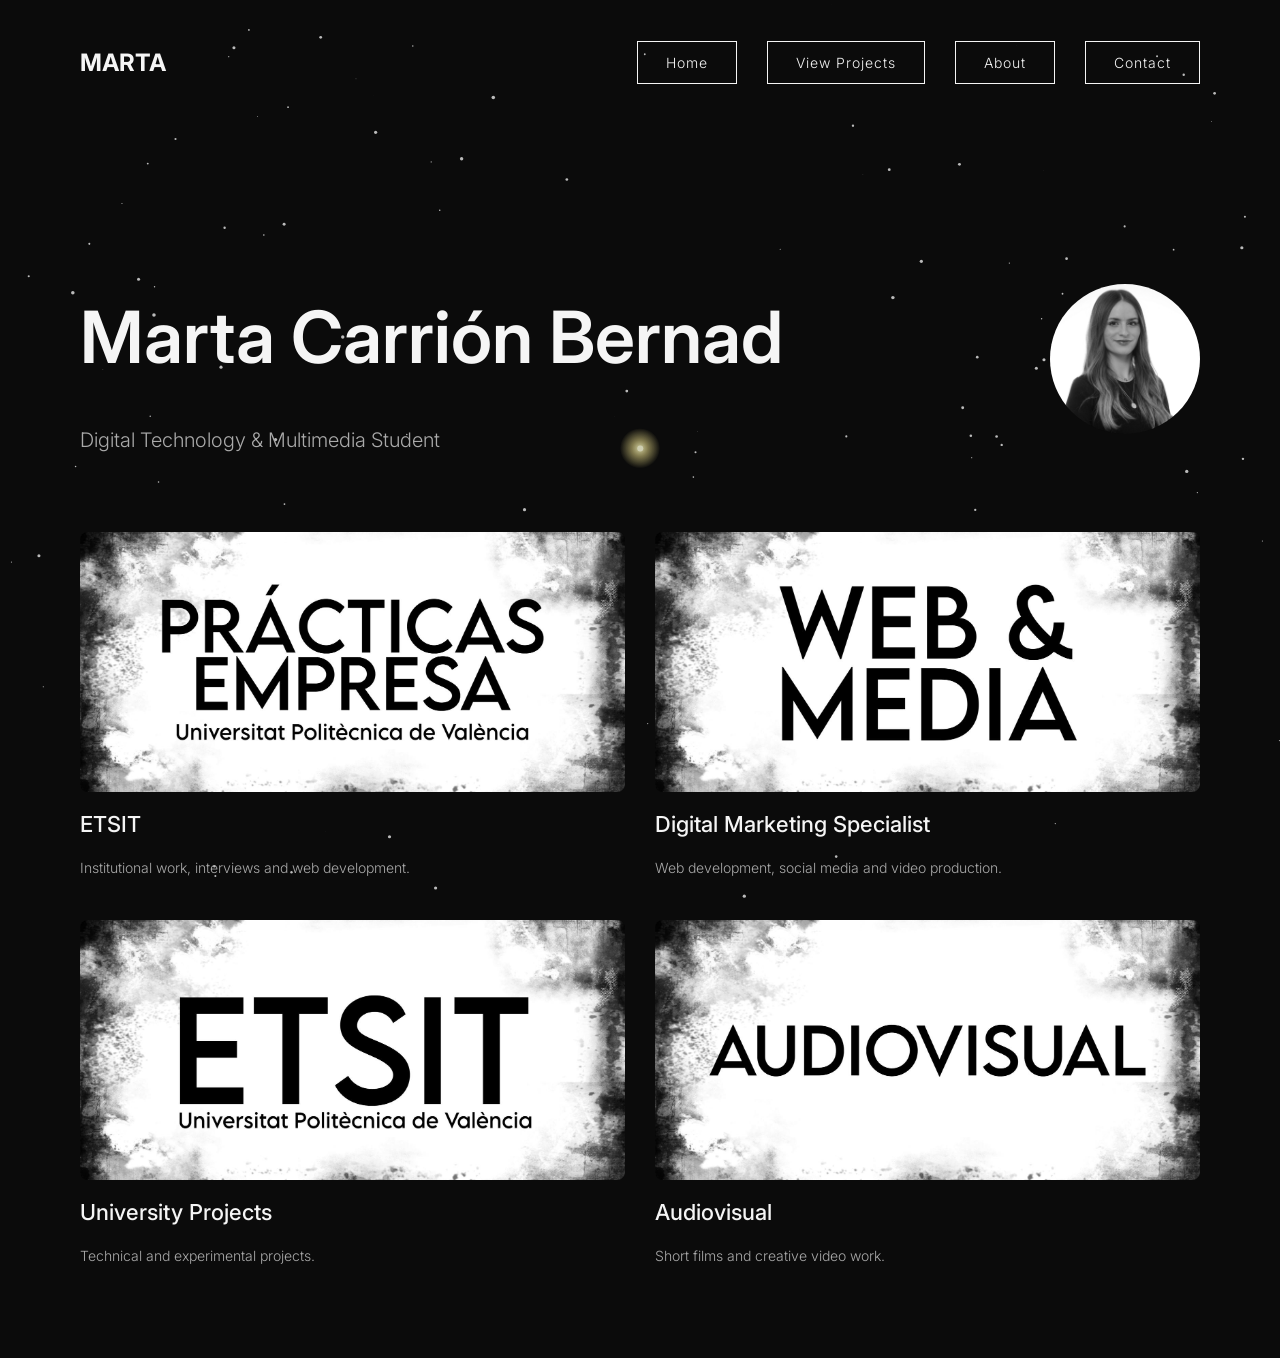
==== index.html @ 0e56f0a0 "upload portfolio" ====
<!DOCTYPE html>
<html lang="es">
<head>
<meta charset="UTF-8">
<title>Marta Carrión | Portfolio</title>
<link rel="stylesheet" href="styles.css">
<link href="https://fonts.googleapis.com/css2?family=Inter:wght@200;300;400;500&display=swap" rel="stylesheet">
</head>

<body>
<canvas id="background"></canvas>
<nav>
<h2>MARTA</h2>
<ul>
<li><a href="index.html" class="button">Home</a></li>
<li><a href="projects.html" class="button">View Projects</a></li>
<li><a href="about.html" class="button">About</a></li>
<li><a href="contact.html" class="button">Contact</a></li>
</ul>
</nav>

<header class="hero">

<div class="hero-text">
<h1>Marta Carrión Bernad</h1>
<p>Digital Technology & Multimedia Student</p>
</div>

<img src="media/images/marta.jpg" class="profile">

</header>

<section class="projects">

<a href="etsit/etsit.html" class="card">

<img src="media/images/practicas.jpeg">

<div class="card-overlay">
<h3>ETSIT</h3>
<p>Institutional work, interviews and web development.</p>
</div>

</a>

<a href="perfil-javier-milena/perfil.html" class="card">
<img src="media/images/web-media.jpeg">
<div class="card-overlay"></div>
<h3>Digital Marketing Specialist</h3>
<p>Web development, social media and video production.</p>
</div>
</a>

<a href="university/university.html" class="card">
<img src="media/images/etsit.jpeg">
<div class="card-overlay"></div>
<h3>University Projects</h3>
<p>Technical and experimental projects.</p>
</div>
</a>

<a href="audiovisual/audiovisual.html" class="card">
<img src="media/images/audiovisual.jpeg">
<div class="card-overlay"></div>
<h3>Audiovisual</h3>
<p>Short films and creative video work.</p>
</div>
</a>

</section>
<script src="script.js"></script>
</body>
</html>
---- styles.css ----
/* ============================= */
/* GLOBAL */
/* ============================= */

body{
font-family:'Inter',sans-serif;
margin:0;
background:#0b0b0b;
color:#f5f5f5;
font-weight:300;
}

header{
padding:80px 80px 30px;
}


/* ============================= */
/* NAVIGATION */
/* ============================= */

nav{
display:flex;
justify-content:space-between;
align-items:center;
padding:25px 80px;
}

nav ul{
list-style:none;
display:flex;
gap:30px;
padding:0;
}

nav a{
text-decoration:none;
color:#f5f5f5;
font-size:14px;
}


/* ============================= */
/* HERO */
/* ============================= */

.hero{
display:flex;
justify-content:space-between;
align-items:center;
padding:120px 80px 60px;
}

.hero-text h1{
font-size:72px;
font-weight:600;
}

.hero-text p{
color:#aaa;
font-size:20px;
margin-top:10px;
}

.profile{
width:150px;
height:150px;
object-fit:cover;
border-radius:50%;
filter:grayscale(100%);
transition:0.4s;
}

.profile:hover{
filter:grayscale(0%);
}


/* ============================= */
/* BUTTONS */
/* ============================= */

.button{
display:inline-block;
padding:12px 28px;
border:1px solid #f5f5f5;
text-decoration:none;
color:#f5f5f5;
font-size:14px;
letter-spacing:1px;
transition:0.3s;
}

.button:hover{
background:#f5f5f5;
color:#0b0b0b;
}


/* ============================= */
/* INDEX PROJECT GRID */
/* ============================= */

.projects{
display:grid;
grid-template-columns:repeat(2,1fr);
gap:30px;
padding:0 80px 80px;
}

.card{
text-decoration:none;
color:#f5f5f5;
display:block;
}

.card img{
width:100%;
height:260px;
object-fit:cover;
border-radius:8px;
transition:0.3s;
}

.card img:hover{
transform:scale(1.03);
}

.card h3{
margin-top:15px;
font-size:22px;
font-weight:500;
}

.card p{
font-size:14px;
color:#aaa;
margin-top:6px;
max-width:350px;
}


/* ============================= */
/* VIDEO GRID */
/* ============================= */

.video-grid{
display:grid;
grid-template-columns:repeat(auto-fit,220px);
justify-content:center;
gap:50px;
margin-top:70px;
}

.video-card{
text-decoration:none;
color:white;
max-width:260px;
margin:auto;
transition:0.4s;
}

.video-card:hover{
transform:translateY(-10px);
box-shadow:0 30px 60px rgba(0,0,0,0.8);
}

.video-card img{
width:100%;
aspect-ratio:4/5;
object-fit:cover;
border-radius:10px;
transition:0.3s;
}

.video-card img:hover{
transform:scale(1.05);
}

.video-card h3{
margin-top:14px;
font-size:20px;
font-weight:500;
}

.video-card p{
font-size:14px;
color:#aaa;
margin-top:4px;
}


/* ============================= */
/* PHOTO GALLERY */
/* ============================= */

.photo-grid{
display:grid;
grid-template-columns:repeat(auto-fit,220px);
justify-content:center;
gap:25px;
margin-top:60px;
}

.photo-grid img{
width:100%;
height:220px;
object-fit:cover;
border-radius:10px;
transition:0.3s;
}

.photo-grid img:hover{
transform:scale(1.05);
}


/* ============================= */
/* PROJECT PAGE LAYOUT */
/* ============================= */

.project{
max-width:1100px;
margin:60px auto;
padding:0 40px;
}

.project h2{
margin-top:20px;
font-size:32px;
}


/* ============================= */
/* SECTION TITLE */
/* ============================= */

.section-title{
position:relative;
display:inline-block;
padding-bottom:25px;
}

.section-title::after{
content:"";
position:absolute;
left:0;
bottom:0;
width:120%;
height:1px;
background:rgba(255,255,255,0.2);
}

.section-title::before{
content:"";
position:absolute;
bottom:0;
left:-40%;
width:40%;
height:2px;
background:linear-gradient(
90deg,
transparent,
rgba(255,255,255,0.8),
transparent
);
filter:blur(1px);
animation:lightLine 4s linear infinite;
}


/* ============================= */
/* LIVE WEBSITE CARD */
/* ============================= */

.live-site{
margin:60px auto 80px;
max-width:900px;
display:flex;
flex-direction:column;
align-items:center;
}

.live-tag{
font-size:12px;
letter-spacing:2px;
color:#888;
margin-bottom:14px;
}

.live-box{
display:flex;
justify-content:space-between;
align-items:center;
width:100%;
max-width:650px;
padding:22px 28px;
background:white;
color:#0b0b0b;
border-radius:12px;
text-decoration:none;
transition:0.3s;
}

.live-box:hover{
transform:translateY(-4px);
box-shadow:0 20px 50px rgba(0,0,0,0.6);
}

.live-domain{
font-size:20px;
font-weight:500;
color:#0b0b0b;
}

.live-cta{
font-size:14px;
color:#333;
}


/* ============================= */
/* CALCULATOR EMBED */
/* ============================= */

.calculator-embed{
margin-top:60px;
display:flex;
justify-content:center;
}

.calculator-embed iframe{
width:100%;
max-width:800px;
height:700px;
border:none;
border-radius:12px;
box-shadow:0 20px 60px rgba(0,0,0,0.6);
background:white;
}


/* ============================= */
/* BACKGROUND PARTICLES */
/* ============================= */

#background{
position:fixed;
top:0;
left:0;
width:100%;
height:100%;
z-index:-1;
pointer-events:none;
opacity:0.8;
}


/* ============================= */
/* ANIMATIONS */
/* ============================= */

@keyframes lightLine{
0%{left:-40%;}
100%{left:100%;}
}
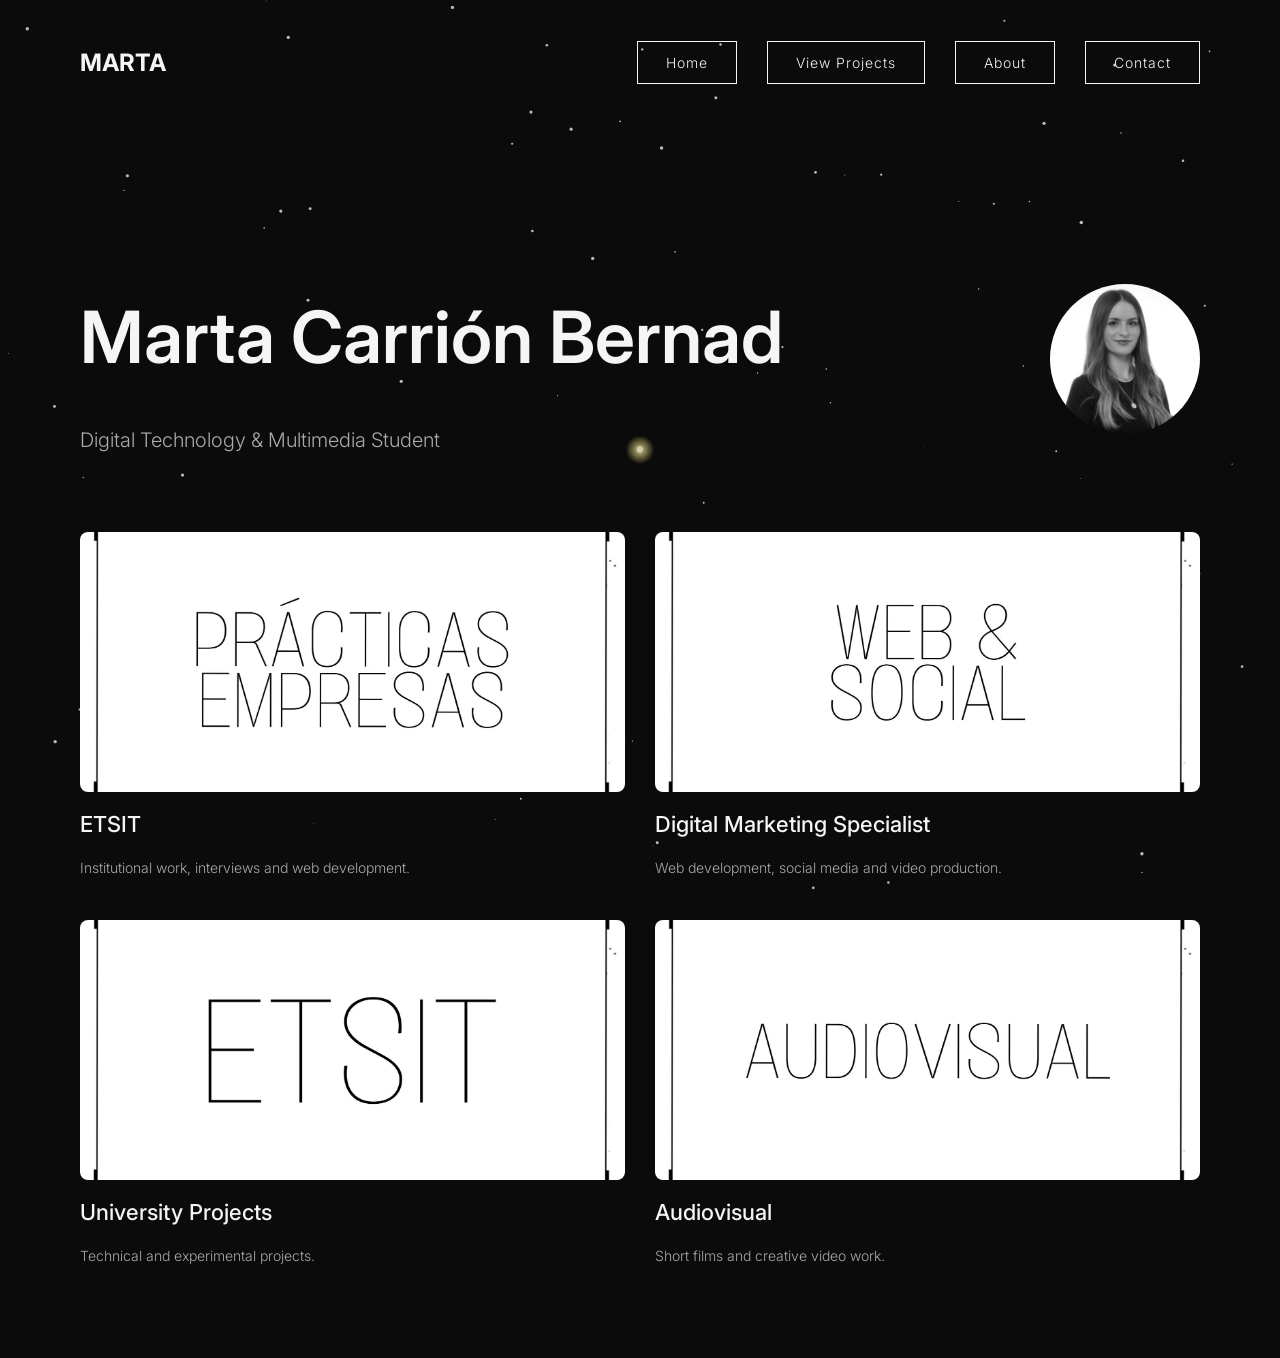
==== commit 03ac70f7: "Casi acabado" ====
--- a/index.html
+++ b/index.html
@@ -34,7 +34,7 @@
 
 <a href="etsit/etsit.html" class="card">
 
-<img src="media/images/practicas.jpeg">
+<img src="media/images/practicas-portada.jpeg">
 
 <div class="card-overlay">
 <h3>ETSIT</h3>
@@ -44,7 +44,7 @@
 </a>
 
 <a href="perfil-javier-milena/perfil.html" class="card">
-<img src="media/images/web-media.jpeg">
+<img src="media/images/web-media-portada.jpeg">
 <div class="card-overlay"></div>
 <h3>Digital Marketing Specialist</h3>
 <p>Web development, social media and video production.</p>
@@ -52,7 +52,7 @@
 </a>
 
 <a href="university/university.html" class="card">
-<img src="media/images/etsit.jpeg">
+<img src="media/images/etsit-portada.jpeg">
 <div class="card-overlay"></div>
 <h3>University Projects</h3>
 <p>Technical and experimental projects.</p>
@@ -60,7 +60,7 @@
 </a>
 
 <a href="audiovisual/audiovisual.html" class="card">
-<img src="media/images/audiovisual.jpeg">
+<img src="media/images/audiovisual-portada.jpeg">
 <div class="card-overlay"></div>
 <h3>Audiovisual</h3>
 <p>Short films and creative video work.</p>
--- a/styles.css
+++ b/styles.css
@@ -1,6 +1,6 @@
-/* ============================= */
+/* ================================================= */
 /* GLOBAL */
-/* ============================= */
+/* ================================================= */
 
 body{
 font-family:'Inter',sans-serif;
@@ -8,6 +8,12 @@
 background:#0b0b0b;
 color:#f5f5f5;
 font-weight:300;
+
+/* transición suave entre páginas */
+
+opacity:0;
+animation:fadePage 0.6s ease forwards;
+
 }
 
 header{
@@ -15,9 +21,10 @@
 }
 
 
-/* ============================= */
+
+/* ================================================= */
 /* NAVIGATION */
-/* ============================= */
+/* ================================================= */
 
 nav{
 display:flex;
@@ -40,9 +47,10 @@
 }
 
 
-/* ============================= */
+
+/* ================================================= */
 /* HERO */
-/* ============================= */
+/* ================================================= */
 
 .hero{
 display:flex;
@@ -76,9 +84,10 @@
 }
 
 
-/* ============================= */
+
+/* ================================================= */
 /* BUTTONS */
-/* ============================= */
+/* ================================================= */
 
 .button{
 display:inline-block;
@@ -97,9 +106,10 @@
 }
 
 
-/* ============================= */
+
+/* ================================================= */
 /* INDEX PROJECT GRID */
-/* ============================= */
+/* ================================================= */
 
 .projects{
 display:grid;
@@ -109,9 +119,13 @@
 }
 
 .card{
+
 text-decoration:none;
 color:#f5f5f5;
 display:block;
+position:relative;
+overflow:hidden;
+
 }
 
 .card img{
@@ -119,11 +133,35 @@
 height:260px;
 object-fit:cover;
 border-radius:8px;
-transition:0.3s;
-}
-
-.card img:hover{
-transform:scale(1.03);
+transition:transform 0.6s ease;
+}
+
+.card:hover img{
+transform:scale(1.08);
+}
+
+.card::after{
+
+content:"";
+position:absolute;
+top:0;
+left:0;
+width:100%;
+height:100%;
+
+background:linear-gradient(
+to top,
+rgba(0,0,0,0.6),
+transparent 40%
+);
+
+opacity:0;
+transition:0.4s;
+
+}
+
+.card:hover::after{
+opacity:1;
 }
 
 .card h3{
@@ -140,9 +178,10 @@
 }
 
 
-/* ============================= */
-/* VIDEO GRID */
-/* ============================= */
+
+/* ================================================= */
+/* VIDEO GRID (GLOBAL) */
+/* ================================================= */
 
 .video-grid{
 display:grid;
@@ -170,7 +209,7 @@
 aspect-ratio:4/5;
 object-fit:cover;
 border-radius:10px;
-transition:0.3s;
+transition:0.4s;
 }
 
 .video-card img:hover{
@@ -190,9 +229,44 @@
 }
 
 
-/* ============================= */
+
+/* ================================================= */
+/* VIDEO CARD VARIANTS */
+/* ================================================= */
+
+.video-card.vertical img{
+aspect-ratio:4/5;
+}
+
+.video-card.horizontal img{
+aspect-ratio:16/9;
+}
+
+
+
+/* ================================================= */
+/* AUDIOVISUAL VIDEO GRID */
+/* ================================================= */
+
+.video-grid-horizontal{
+
+display:grid;
+grid-template-columns:repeat(auto-fit,minmax(420px,1fr));
+gap:60px;
+margin-top:70px;
+justify-items:center;
+
+}
+
+.video-card.horizontal{
+max-width:650px;
+}
+
+
+
+/* ================================================= */
 /* PHOTO GALLERY */
-/* ============================= */
+/* ================================================= */
 
 .photo-grid{
 display:grid;
@@ -215,9 +289,10 @@
 }
 
 
-/* ============================= */
-/* PROJECT PAGE LAYOUT */
-/* ============================= */
+
+/* ================================================= */
+/* PROJECT PAGE */
+/* ================================================= */
 
 .project{
 max-width:1100px;
@@ -231,9 +306,10 @@
 }
 
 
-/* ============================= */
+
+/* ================================================= */
 /* SECTION TITLE */
-/* ============================= */
+/* ================================================= */
 
 .section-title{
 position:relative;
@@ -269,80 +345,10 @@
 }
 
 
-/* ============================= */
-/* LIVE WEBSITE CARD */
-/* ============================= */
-
-.live-site{
-margin:60px auto 80px;
-max-width:900px;
-display:flex;
-flex-direction:column;
-align-items:center;
-}
-
-.live-tag{
-font-size:12px;
-letter-spacing:2px;
-color:#888;
-margin-bottom:14px;
-}
-
-.live-box{
-display:flex;
-justify-content:space-between;
-align-items:center;
-width:100%;
-max-width:650px;
-padding:22px 28px;
-background:white;
-color:#0b0b0b;
-border-radius:12px;
-text-decoration:none;
-transition:0.3s;
-}
-
-.live-box:hover{
-transform:translateY(-4px);
-box-shadow:0 20px 50px rgba(0,0,0,0.6);
-}
-
-.live-domain{
-font-size:20px;
-font-weight:500;
-color:#0b0b0b;
-}
-
-.live-cta{
-font-size:14px;
-color:#333;
-}
-
-
-/* ============================= */
-/* CALCULATOR EMBED */
-/* ============================= */
-
-.calculator-embed{
-margin-top:60px;
-display:flex;
-justify-content:center;
-}
-
-.calculator-embed iframe{
-width:100%;
-max-width:800px;
-height:700px;
-border:none;
-border-radius:12px;
-box-shadow:0 20px 60px rgba(0,0,0,0.6);
-background:white;
-}
-
-
-/* ============================= */
+
+/* ================================================= */
 /* BACKGROUND PARTICLES */
-/* ============================= */
+/* ================================================= */
 
 #background{
 position:fixed;
@@ -356,9 +362,147 @@
 }
 
 
+
 /* ============================= */
+/* TIMELINE */
+/* ============================= */
+
+.timeline{
+position:relative;
+margin-top:60px;
+padding-left:40px;
+}
+
+.timeline::before{
+content:"";
+position:absolute;
+left:10px;
+top:0;
+width:2px;
+height:100%;
+background:rgba(255,255,255,0.2);
+}
+
+.timeline-item{
+margin-bottom:40px;
+position:relative;
+}
+
+.timeline-item::before{
+content:"";
+position:absolute;
+left:-32px;
+top:6px;
+width:12px;
+height:12px;
+background:white;
+border-radius:50%;
+}
+
+.timeline-date{
+font-size:14px;
+color:#aaa;
+margin-bottom:6px;
+letter-spacing:1px;
+}
+
+.timeline-content h3{
+margin:0;
+font-size:20px;
+}
+
+.timeline-content p{
+margin-top:8px;
+color:#bbb;
+line-height:1.6;
+}
+
+
+
+/* ============================= */
+/* SCROLL REVEAL */
+/* ============================= */
+
+.reveal{
+
+opacity:0;
+transform:translateY(40px);
+transition:all 0.8s ease;
+
+}
+
+.reveal.visible{
+
+opacity:1;
+transform:translateY(0);
+
+}
+
+
+/* ============================= */
+/* CONTACT PAGE */
+/* ============================= */
+
+.contact-container{
+
+margin-top:60px;
+
+display:flex;
+
+flex-direction:column;
+
+gap:40px;
+
+align-items:center;
+
+}
+
+.contact-item h3{
+
+font-size:22px;
+
+margin-bottom:10px;
+
+}
+
+.contact-item a{
+
+color:#f5f5f5;
+
+text-decoration:none;
+
+border-bottom:1px solid rgba(255,255,255,0.3);
+
+padding-bottom:3px;
+
+transition:0.3s;
+
+}
+
+.contact-item a:hover{
+
+border-color:white;
+
+}
+
+
+/* ================================================= */
+/* PAGE TRANSITION */
+/* ================================================= */
+
+@keyframes fadePage{
+
+to{
+opacity:1;
+}
+
+}
+
+
+
+/* ================================================= */
 /* ANIMATIONS */
-/* ============================= */
+/* ================================================= */
 
 @keyframes lightLine{
 0%{left:-40%;}
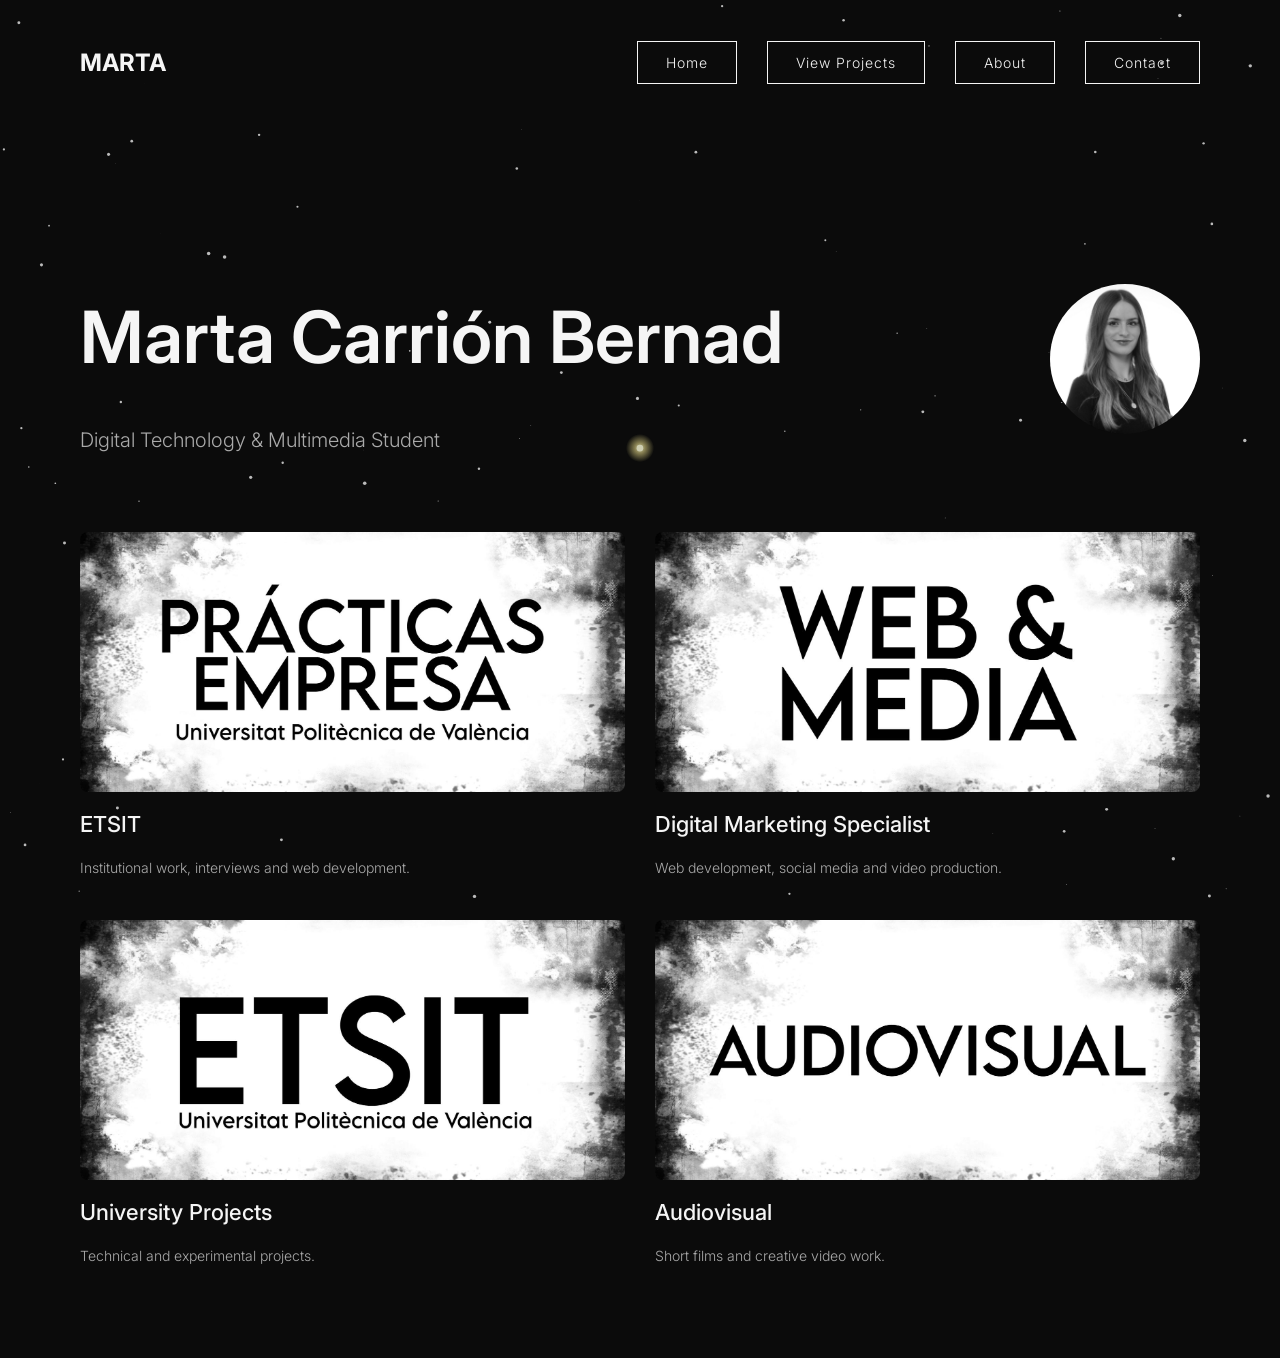
==== commit a5e8405c: "Nueva actualización" ====
--- a/index.html
+++ b/index.html
@@ -34,7 +34,7 @@
 
 <a href="etsit/etsit.html" class="card">
 
-<img src="media/images/practicas-portada.jpeg">
+<img src="media/images/practicas.jpeg">
 
 <div class="card-overlay">
 <h3>ETSIT</h3>
@@ -44,7 +44,7 @@
 </a>
 
 <a href="perfil-javier-milena/perfil.html" class="card">
-<img src="media/images/web-media-portada.jpeg">
+<img src="media/images/web-media.jpeg">
 <div class="card-overlay"></div>
 <h3>Digital Marketing Specialist</h3>
 <p>Web development, social media and video production.</p>
@@ -52,7 +52,7 @@
 </a>
 
 <a href="university/university.html" class="card">
-<img src="media/images/etsit-portada.jpeg">
+<img src="media/images/etsit.jpeg">
 <div class="card-overlay"></div>
 <h3>University Projects</h3>
 <p>Technical and experimental projects.</p>
@@ -60,7 +60,7 @@
 </a>
 
 <a href="audiovisual/audiovisual.html" class="card">
-<img src="media/images/audiovisual-portada.jpeg">
+<img src="media/images/audiovisual.jpeg">
 <div class="card-overlay"></div>
 <h3>Audiovisual</h3>
 <p>Short films and creative video work.</p>
--- a/styles.css
+++ b/styles.css
@@ -424,7 +424,6 @@
 /* ============================= */
 
 .reveal{
-
 opacity:0;
 transform:translateY(40px);
 transition:all 0.8s ease;
@@ -432,7 +431,6 @@
 }
 
 .reveal.visible{
-
 opacity:1;
 transform:translateY(0);
 
@@ -444,43 +442,27 @@
 /* ============================= */
 
 .contact-container{
-
 margin-top:60px;
-
-display:flex;
-
+display:flex;
 flex-direction:column;
-
 gap:40px;
-
 align-items:center;
-
 }
 
 .contact-item h3{
-
 font-size:22px;
-
 margin-bottom:10px;
-
 }
 
 .contact-item a{
-
 color:#f5f5f5;
-
-text-decoration:none;
-
+text-decoration:none;
 border-bottom:1px solid rgba(255,255,255,0.3);
-
 padding-bottom:3px;
-
 transition:0.3s;
-
 }
 
 .contact-item a:hover{
-
 border-color:white;
 
 }
@@ -491,7 +473,6 @@
 /* ================================================= */
 
 @keyframes fadePage{
-
 to{
 opacity:1;
 }
@@ -507,4 +488,176 @@
 @keyframes lightLine{
 0%{left:-40%;}
 100%{left:100%;}
+}
+
+/* ============================= */
+/* CONTACT PAGE */
+/* ============================= */
+
+.contact-container{
+margin-top:60px;
+display:flex;
+flex-direction:column;
+gap:40px;
+align-items:center;
+}
+
+.contact-item h3{
+font-size:22px;
+margin-bottom:10px;
+}
+
+.contact-item a{
+color:#f5f5f5;
+text-decoration:none;
+border-bottom:1px solid rgba(255,255,255,0.3);
+padding-bottom:3px;
+transition:0.3s;
+}
+
+.contact-item a:hover{
+border-color:white;
+}
+
+.calculator-embed{
+
+margin-top:60px;
+
+display:flex;
+justify-content:center;
+
+}
+
+.calculator-embed iframe{
+
+width:100%;
+max-width:900px;
+
+height:750px;
+
+border:none;
+
+border-radius:12px;
+
+background:white;
+
+box-shadow:
+0 20px 60px rgba(0,0,0,0.6);
+
+}
+
+.external-links{
+
+display:flex;
+gap:30px;
+
+margin-bottom:40px;
+
+flex-wrap:wrap;
+
+}
+
+.external-card{
+
+border:1px solid rgba(255,255,255,0.2);
+
+padding:20px 24px;
+
+border-radius:10px;
+
+text-decoration:none;
+
+color:white;
+
+transition:0.3s;
+
+}
+
+.external-card:hover{
+
+transform:translateY(-4px);
+
+border-color:white;
+
+}
+
+.live-site{
+margin:60px auto 80px;
+max-width:900px;
+display:flex;
+flex-direction:column;
+align-items:center;
+}
+
+.live-tag{
+font-size:20px;
+letter-spacing:2px;
+color:#888;
+margin-bottom:14px;
+}
+
+.live-box{
+display:flex;
+justify-content:space-between;
+align-items:center;
+width:100%;
+max-width:650px;
+padding:22px 28px;
+background:white;
+color:#0b0b0b;
+border-radius:12px;
+text-decoration:none;
+transition:0.3s;
+}
+
+.live-box:hover{
+transform:translateY(-4px);
+box-shadow:
+0 20px 50px rgba(0,0,0,0.6);
+}
+
+.live-domain{
+font-size:20px;
+font-weight:500;
+color:#0b0b0b;
+}
+
+.live-cta{
+font-size:14px;
+color:#333;
+}
+
+/* ============================= */
+/* ERASMUS MAP */
+/* ============================= */
+
+.erasmus-map{
+
+margin-top:60px;
+
+display:flex;
+
+justify-content:center;
+
+padding:0 20px;
+
+}
+
+.erasmus-map iframe{
+
+width:100%;
+
+max-width:1100px;
+
+height:650px;
+
+border:none;
+
+border-radius:12px;
+
+background:white;
+
+box-shadow:
+0 20px 60px rgba(0,0,0,0.6);
+
 }
